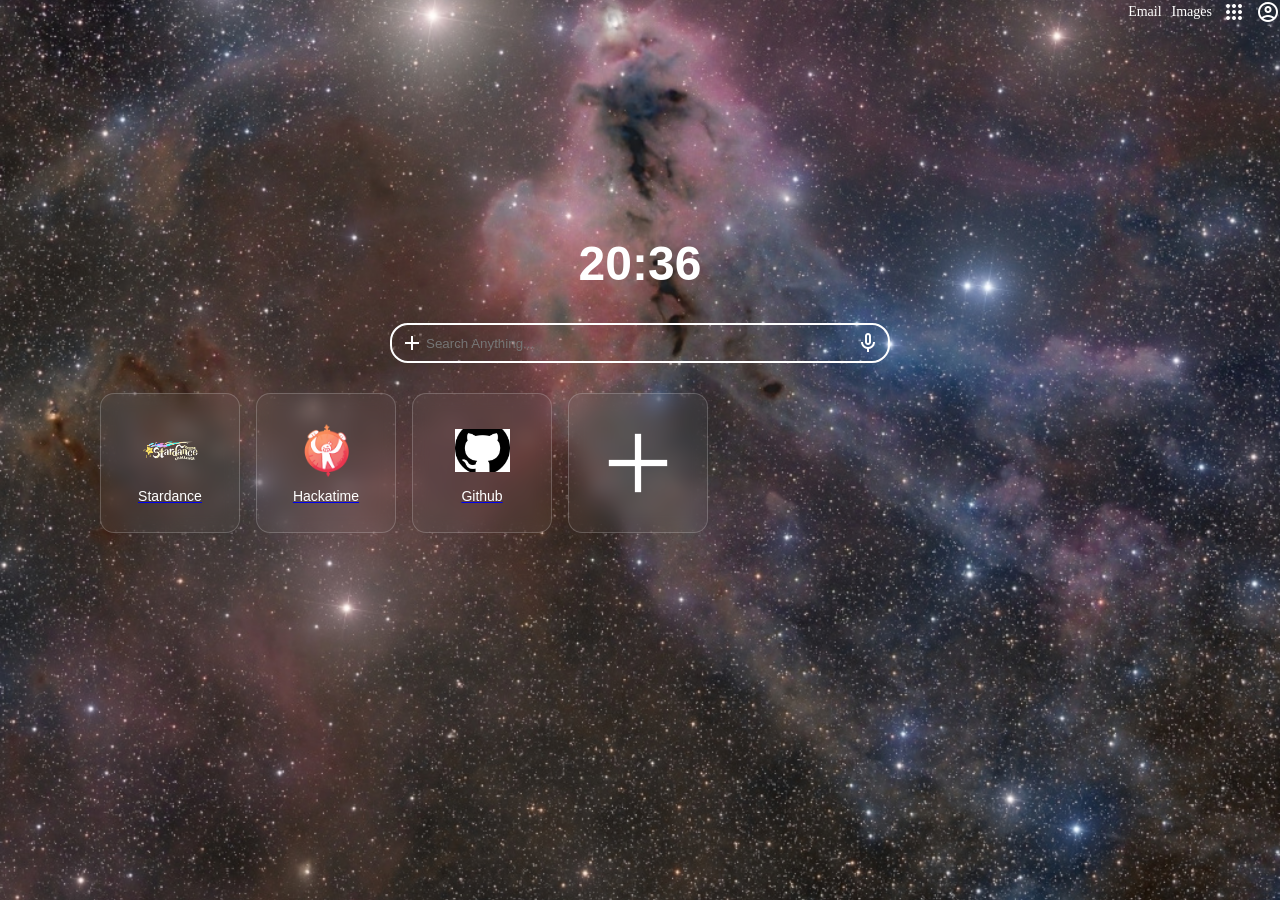
==== frontend/index.html @ 8ec82b5f "Repo restructure" ====
<!DOCTYPE html>
<html lang="en">
<head>
    <meta charset="UTF-8">
    <meta name="viewport" content="width=device-width, initial-scale=1.0">

    <title>New Tab</title>

    <link rel="stylesheet" href="style.css">

    <link rel="stylesheet" href="https://fonts.googleapis.com/css2?family=Material+Symbols+Outlined:opsz,wght,FILL,GRAD@20..48,100..700,0..1,-50..200&icon_names=account_circle%2Capps%2Cadd%2Cmic%2Cbrightness_7">

    <link rel="stylesheet" href="https://cdnjs.cloudflare.com/ajax/libs/font-awesome/6.7.2/css/all.min.css">
</head>

<body>

    <div class="topbar">
        <a href="#">Email</a>
        <a href="#">Images</a>
        <a class="material-symbols-outlined" id="Apps" href="#">apps</a>
        <a class="material-symbols-outlined" id="profile" href="#">account_circle</a>
    </div>

    <div class="searchdiv">

        <h1 class="timeLbl">20:36</h1>

        <div class="searchbox">
            <a class="material-symbols-outlined" id="add" href="#">add</a>

            <input
                type="search"
                placeholder="Search Anything..."
                class="search"
            >

            <a class="material-symbols-outlined" id="mic" href="#">mic</a>
        </div>

    </div>

    <div class="shortcuts">

        <a class="shortcut-card" href="https://stardance.hackclub.com">
            <img src="assets/stardance-logo-df399a7f.avif">
            <h1>Stardance</h1>
        </a>

        <a class="shortcut-card" href="https://hackatime.hackclub.com/?interval=today">
            <img src="assets/Hackatime.png">
            <h1>Hackatime</h1>
        </a>

        <a class="shortcut-card" href="https://github.com">
            <img src="assets/Github.webp">
            <h1>Github</h1>
        </a>

        <div class="shortcut-card">
            <b class="material-symbols-outlined">add</b>
        </div>

    </div>

    <div class="weather-card">

        <span class="material-symbols-outlined" id="weather-icon">
            brightness_7
        </span>

        <div class="weather-info">
            <span id="temperature">28°C</span>
            <span id="location">Kochi</span>
        </div>

    </div>

    <script src="script.js"></script>

</body>
</html>
---- frontend/style.css ----
:root {
    --text-color: white;
}

* {
    box-sizing: border-box;
}

body {
    min-height: 100vh;
    margin: 0;
    background-color: black;
    background-image: url("assets/Wallpaper.jpeg");
    background-size: cover;
    background-position: center;
    background-repeat: no-repeat;
}

.topbar {
    width: 100vw;
    display: flex;
    justify-content: flex-end;
    align-items: center;
    gap: 10px;
    font-size: 14px;
}

.topbar a {
    color: var(--text-color);
    text-decoration: none;
    cursor: pointer;
}

.topbar i {
    color: var(--text-color);
}

#profile,
#Apps {
    font-size: 24px;
    color: var(--text-color);
    cursor: pointer;
}

.searchdiv {
    width: 100vw;
    padding-top: 20vh;
    display: flex;
    flex-direction: column;
    justify-content: center;
    align-items: center;
    color: var(--text-color);
    font-family: 'Trebuchet MS', 'Lucida Sans Unicode',
        'Lucida Grande', 'Lucida Sans', Arial, sans-serif;
}

.searchdiv .timeLbl {
    display: flex;
    justify-content: center;
    align-items: center;
    font-size: 48px;
    font-weight: bolder;
}

#add {
    padding-left: 8px;
    color: var(--text-color);
    text-decoration: none;
    background-color: transparent;
}

#mic {
    padding-right: 8px;
    color: var(--text-color);
    text-decoration: none;
    background-color: transparent;
}

.searchdiv .searchbox {
    width: 500px;
    height: 40px;
    display: flex;
    justify-content: center;
    align-items: center;
    border: 2px solid var(--text-color);
    border-radius: 18px;
}

.searchdiv .searchbox .search {
    width: 500px;
    height: 100%;
    border: none;
    border-radius: 18px;
    color: var(--text-color);
    background-color: transparent;
}

.searchdiv .searchbox .search:focus {
    outline: none;
    caret-color: var(--text-color);
}

.shortcuts {
    display: flex;
    gap: 16px;
    padding-top: 30px;
    padding-left: 100px;
    color: var(--text-color);
}

.shortcuts .shortcut-card {
    width: 140px;
    height: 140px;
    display: flex;
    flex-direction: column;
    align-items: center;
    justify-content: center;
    gap: 10px;
    padding: 15px;
    border: 1px solid rgba(255, 255, 255, 0.2);
    border-radius: 14px;
    background: rgba(255, 255, 255, 0.04);
    backdrop-filter: blur(8px);
    -webkit-backdrop-filter: blur(8px);
    cursor: pointer;
    transition: transform 0.2s ease, background-color 0.2s ease;
}

.shortcuts .shortcut-card:hover {
    transform: translateY(-5px);
    background: rgba(255, 255, 255, 0.1);
}

.shortcut-card img {
    width: 55px;
    height: 55px;
    object-fit: contain;
    background-color: transparent;
}

.shortcut-card h1 {
    margin: 0;
    font-family: 'Trebuchet MS', Arial, sans-serif;
    font-size: 14px;
    font-weight: normal;
    color: var(--text-color);
    background-color: transparent;
}

.shortcut-card b {
    width: 100%;
    height: 100%;
    display: flex;
    align-items: center;
    justify-content: center;
    font-size: 100px;
    background-color: transparent;
}

.weather-card {
    position: fixed;
    top: 50%;
    right: -180px;
    width: 180px;
    height: 110px;
    display: flex;
    align-items: center;
    gap: 14px;
    padding: 18px;
    border: 1px solid rgba(255, 255, 255, 0.2);
    border-right: none;
    border-radius: 18px 0 0 18px;
    background: rgba(255, 255, 255, 0.08);
    backdrop-filter: blur(12px);
    -webkit-backdrop-filter: blur(12px);
    color: var(--text-color);
    cursor: pointer;
    user-select: none;
    transform: translateY(-50%);
    transition: right 0.25s ease, background 0.2s ease;
}

.weather-card:hover {
    right: 0;
    background: rgba(255, 255, 255, 0.14);
}

#weather-icon {
    font-size: 42px;
    color: var(--text-color);
}

.weather-info {
    display: flex;
    flex-direction: column;
    gap: 3px;
}

#temperature {
    font-size: 22px;
    font-weight: bold;
}

#location {
    font-size: 13px;
    opacity: 0.75;
}
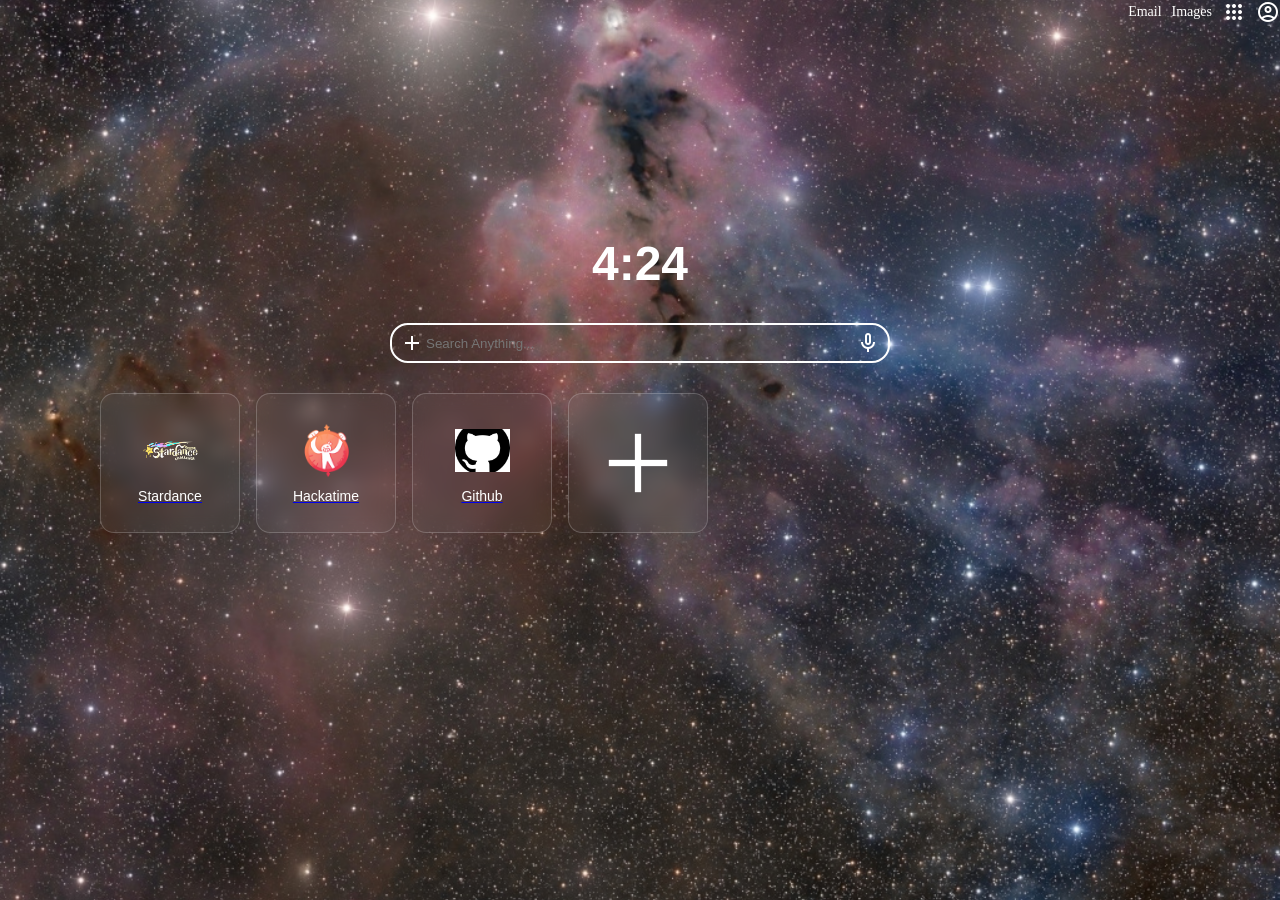
==== commit 24ff0313: "Added Api & Backend & Vercel json" ====
--- a/frontend/index.html
+++ b/frontend/index.html
@@ -24,7 +24,7 @@
 
     <div class="searchdiv">
 
-        <h1 class="timeLbl">20:36</h1>
+        <h1 class="timeLbl" id="timeLbl">20:36</h1>
 
         <div class="searchbox">
             <a class="material-symbols-outlined" id="add" href="#">add</a>
@@ -72,6 +72,7 @@
         <div class="weather-info">
             <span id="temperature">28°C</span>
             <span id="location">Kochi</span>
+            <span id="status">status</span>
         </div>
 
     </div>
--- a/frontend/style.css
+++ b/frontend/style.css
@@ -161,26 +161,36 @@
     position: fixed;
     top: 50%;
     right: -180px;
+
     width: 180px;
     height: 110px;
+
     display: flex;
     align-items: center;
     gap: 14px;
+
     padding: 18px;
+
     border: 1px solid rgba(255, 255, 255, 0.2);
     border-right: none;
     border-radius: 18px 0 0 18px;
+
     background: rgba(255, 255, 255, 0.08);
+
     backdrop-filter: blur(12px);
     -webkit-backdrop-filter: blur(12px);
-    color: var(--text-color);
+
+    color: var(--text-color);
+
     cursor: pointer;
     user-select: none;
+
     transform: translateY(-50%);
+
     transition: right 0.25s ease, background 0.2s ease;
 }
 
-.weather-card:hover {
+.weather-card.show {
     right: 0;
     background: rgba(255, 255, 255, 0.14);
 }
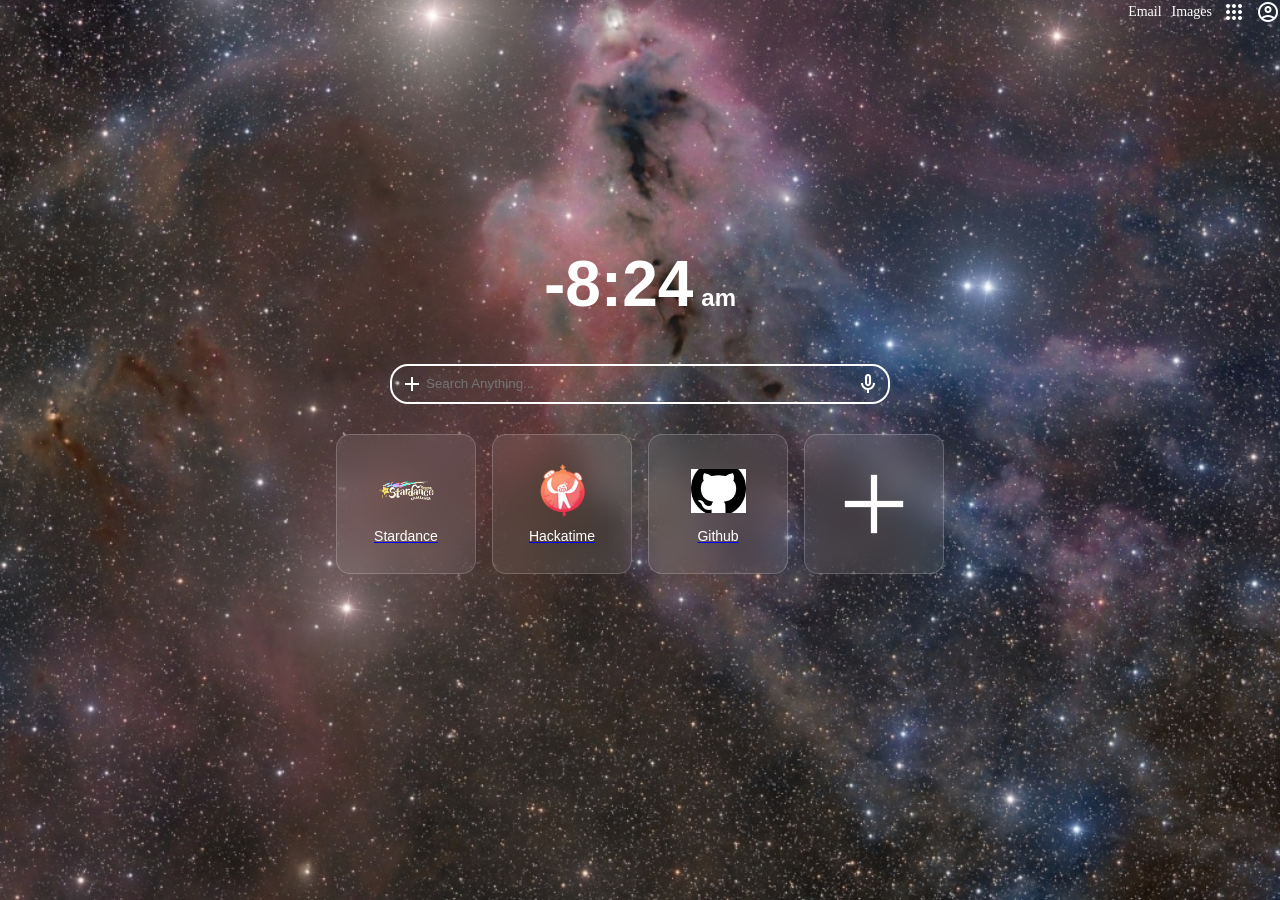
==== commit f6a576e9: "am/pm Cloack and better CSS" ====
--- a/frontend/index.html
+++ b/frontend/index.html
@@ -23,8 +23,10 @@
     </div>
 
     <div class="searchdiv">
-
-        <h1 class="timeLbl" id="timeLbl">20:36</h1>
+        <div class="time">
+            <h1 class="timeLbl" id="timeLbl">20:36</h1>
+            <h2 id="apm">am</h2>
+        </div>
 
         <div class="searchbox">
             <a class="material-symbols-outlined" id="add" href="#">add</a>
--- a/frontend/style.css
+++ b/frontend/style.css
@@ -1,5 +1,13 @@
 :root {
     --text-color: white;
+    --glass-bg: rgba(255, 255, 255, 0.08);
+    --glass-bg-hover: rgba(255, 255, 255, 0.14);
+    --glass-border: rgba(255, 255, 255, 0.2);
+    --blur: 12px;
+    --radius-lg: 18px;
+    --radius-md: 14px;
+    --font-main: 'Trebuchet MS', 'Lucida Sans Unicode', 'Lucida Grande', 'Lucida Sans', Arial, sans-serif;
+    --transition-fast: 0.2s ease;
 }
 
 * {
@@ -50,15 +58,14 @@
     justify-content: center;
     align-items: center;
     color: var(--text-color);
-    font-family: 'Trebuchet MS', 'Lucida Sans Unicode',
-        'Lucida Grande', 'Lucida Sans', Arial, sans-serif;
+    font-family: var(--font-main);
 }
 
 .searchdiv .timeLbl {
     display: flex;
     justify-content: center;
     align-items: center;
-    font-size: 48px;
+    font-size: 64px;
     font-weight: bolder;
 }
 
@@ -83,14 +90,14 @@
     justify-content: center;
     align-items: center;
     border: 2px solid var(--text-color);
-    border-radius: 18px;
+    border-radius: var(--radius-lg);
 }
 
 .searchdiv .searchbox .search {
-    width: 500px;
+    width: 100%;
     height: 100%;
     border: none;
-    border-radius: 18px;
+    border-radius: var(--radius-lg);
     color: var(--text-color);
     background-color: transparent;
 }
@@ -102,10 +109,14 @@
 
 .shortcuts {
     display: flex;
+    flex-direction: row;
+    justify-content: center;
     gap: 16px;
     padding-top: 30px;
-    padding-left: 100px;
-    color: var(--text-color);
+    padding-left: 0px;
+    color: var(--text-color);
+    width: 100%;
+    align-items: center;
 }
 
 .shortcuts .shortcut-card {
@@ -117,18 +128,18 @@
     justify-content: center;
     gap: 10px;
     padding: 15px;
-    border: 1px solid rgba(255, 255, 255, 0.2);
-    border-radius: 14px;
-    background: rgba(255, 255, 255, 0.04);
-    backdrop-filter: blur(8px);
-    -webkit-backdrop-filter: blur(8px);
-    cursor: pointer;
-    transition: transform 0.2s ease, background-color 0.2s ease;
+    border: 1px solid var(--glass-border);
+    border-radius: var(--radius-md);
+    background: var(--glass-bg);
+    backdrop-filter: blur(var(--blur));
+    -webkit-backdrop-filter: blur(var(--blur));
+    cursor: pointer;
+    transition: transform var(--transition-fast), background-color var(--transition-fast);
 }
 
 .shortcuts .shortcut-card:hover {
     transform: translateY(-5px);
-    background: rgba(255, 255, 255, 0.1);
+    background: var(--glass-bg-hover);
 }
 
 .shortcut-card img {
@@ -140,7 +151,7 @@
 
 .shortcut-card h1 {
     margin: 0;
-    font-family: 'Trebuchet MS', Arial, sans-serif;
+    font-family: var(--font-main);
     font-size: 14px;
     font-weight: normal;
     color: var(--text-color);
@@ -171,14 +182,14 @@
 
     padding: 18px;
 
-    border: 1px solid rgba(255, 255, 255, 0.2);
+    border: 1px solid var(--glass-border);
     border-right: none;
-    border-radius: 18px 0 0 18px;
-
-    background: rgba(255, 255, 255, 0.08);
-
-    backdrop-filter: blur(12px);
-    -webkit-backdrop-filter: blur(12px);
+    border-radius: var(--radius-lg) 0 0 var(--radius-lg);
+
+    background: var(--glass-bg);
+
+    backdrop-filter: blur(var(--blur));
+    -webkit-backdrop-filter: blur(var(--blur));
 
     color: var(--text-color);
 
@@ -187,12 +198,12 @@
 
     transform: translateY(-50%);
 
-    transition: right 0.25s ease, background 0.2s ease;
+    transition: right 0.25s ease, background var(--transition-fast);
 }
 
 .weather-card.show {
     right: 0;
-    background: rgba(255, 255, 255, 0.14);
+    background: var(--glass-bg-hover);
 }
 
 #weather-icon {
@@ -214,4 +225,14 @@
 #location {
     font-size: 13px;
     opacity: 0.75;
+}
+
+
+.time {
+    display: flex;
+    flex-direction: row;
+    align-items: baseline;
+    gap: 8px;
+
+    font-family:'Franklin Gothic Medium', 'Arial Narrow', Arial, sans-serif;
 }
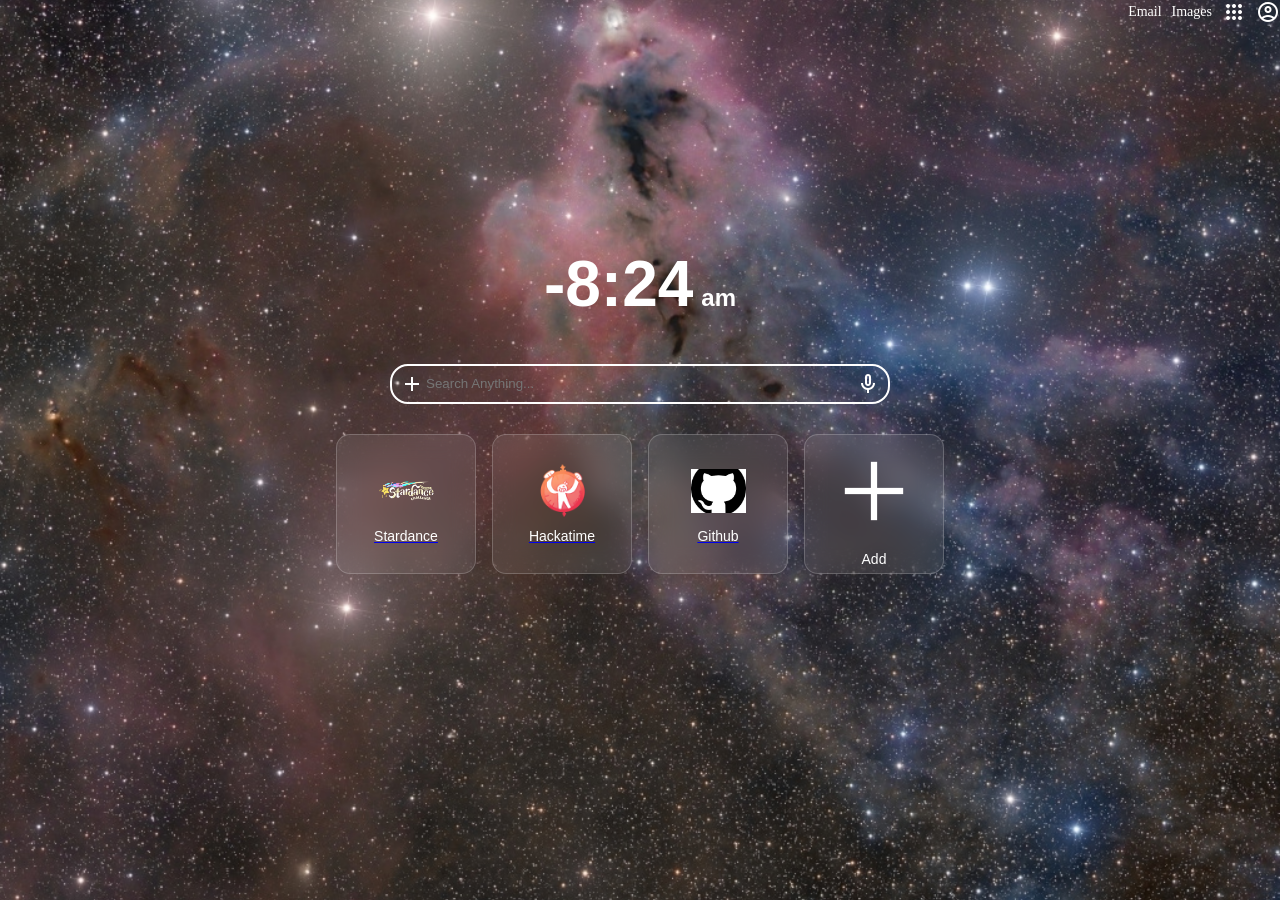
==== commit 4f25d555: "Fix shorcut adds" ====
--- a/frontend/index.html
+++ b/frontend/index.html
@@ -59,8 +59,9 @@
             <h1>Github</h1>
         </a>
 
-        <div class="shortcut-card">
+        <div class="shortcut-card" id="addShortcut">
             <b class="material-symbols-outlined">add</b>
+            <h1>Add</h1>
         </div>
 
     </div>
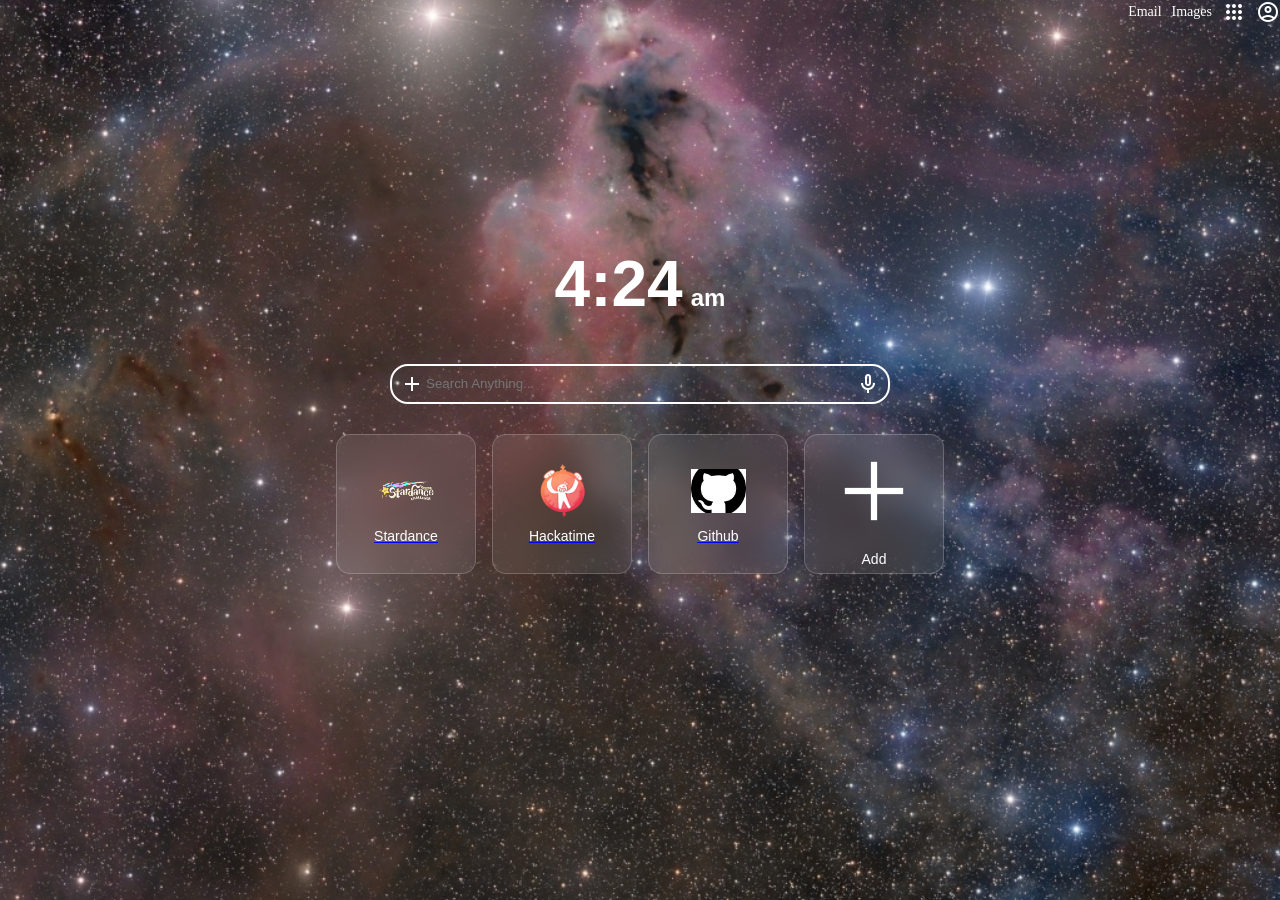
==== commit dbd5ef9f: "Replace placeholders" ====
--- a/frontend/index.html
+++ b/frontend/index.html
@@ -16,10 +16,10 @@
 <body>
 
     <div class="topbar">
-        <a href="#">Email</a>
-        <a href="#">Images</a>
-        <a class="material-symbols-outlined" id="Apps" href="#">apps</a>
-        <a class="material-symbols-outlined" id="profile" href="#">account_circle</a>
+        <a href="https://mail.google.com">Email</a>
+        <a href="https://images.google.com">Images</a>
+        <a class="material-symbols-outlined" id="Apps" href="https://www.google.com/intl/en/about/products">apps</a>
+        <a class="material-symbols-outlined" id="profile" href="https://myaccount.google.com">account_circle</a>
     </div>
 
     <div class="searchdiv">
@@ -29,7 +29,11 @@
         </div>
 
         <div class="searchbox">
-            <a class="material-symbols-outlined" id="add" href="#">add</a>
+            <label class="material-symbols-outlined" id="add" for="fileInput">
+                add
+            </label>
+
+            <input type="file" id="fileInput" accept="image/*" hidden>
 
             <input
                 type="search"
